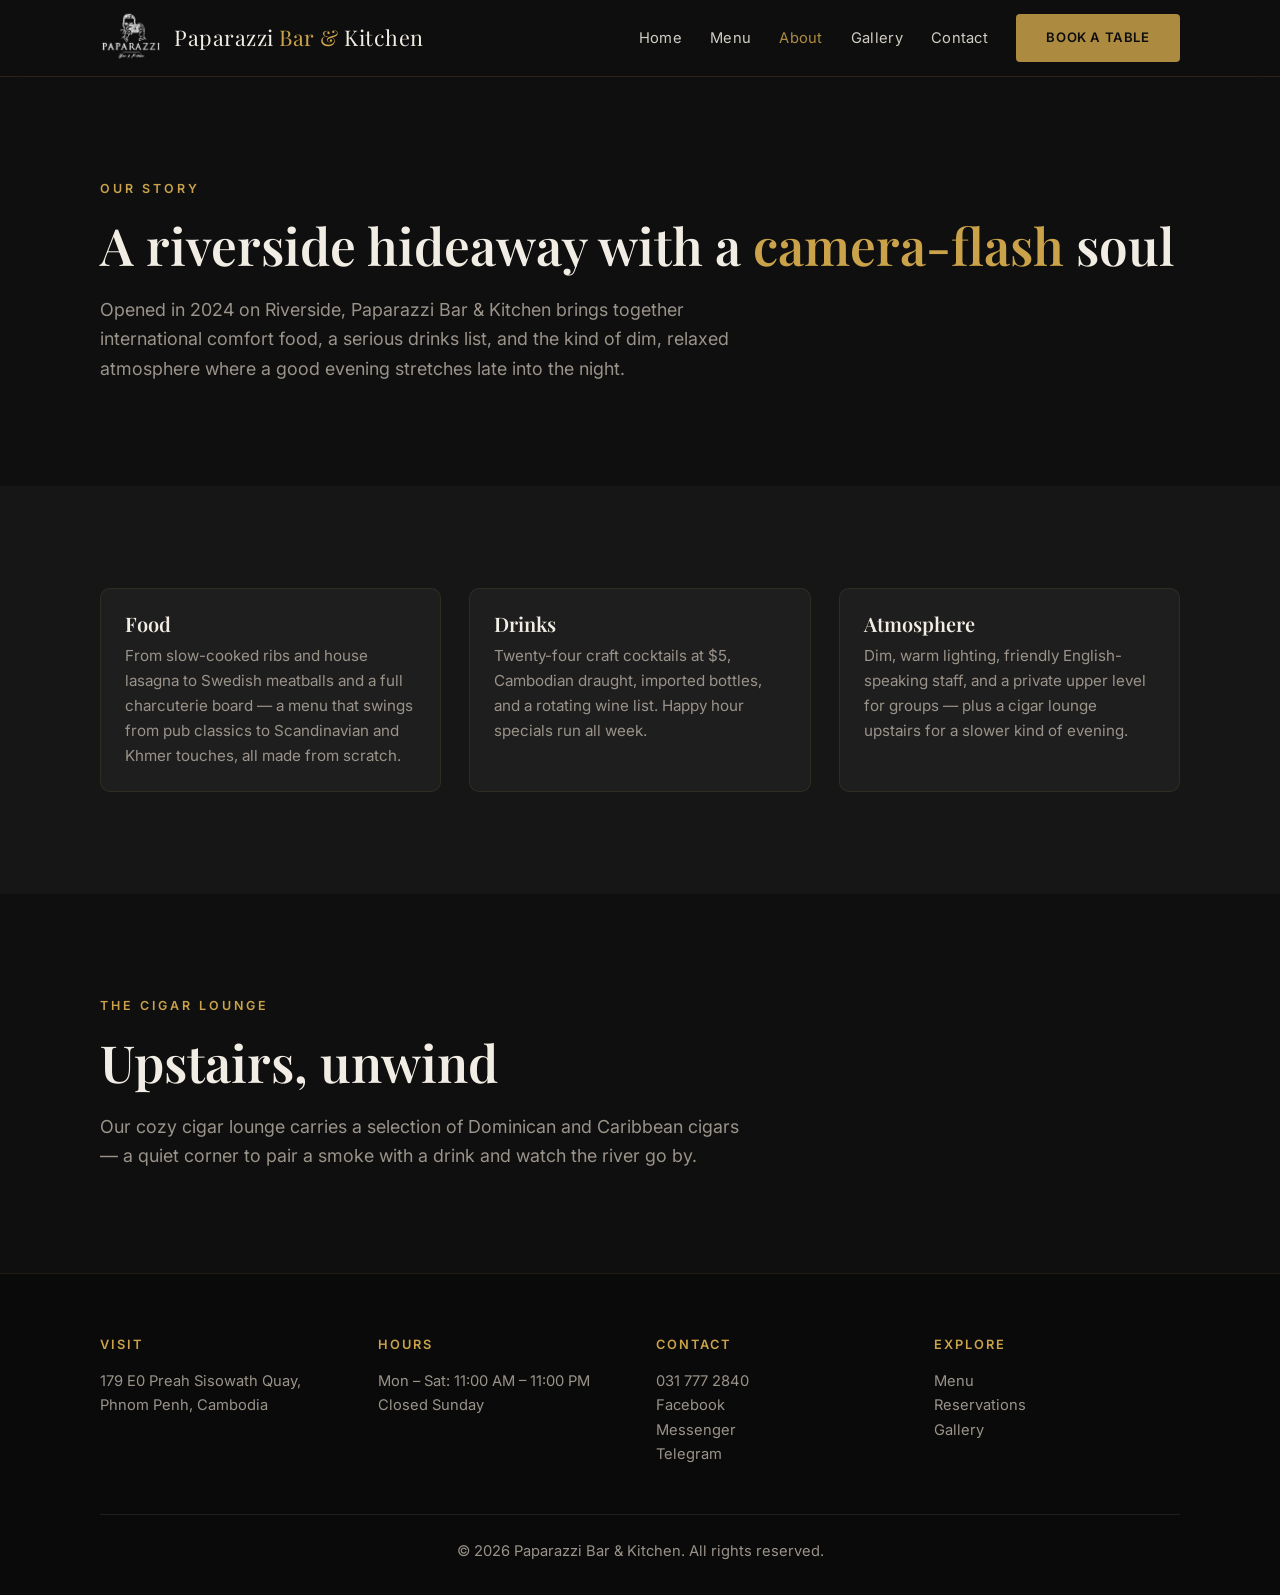
==== about.html @ c17bf9e4 "SEO pass. The sitemap and robots.txt both pointed at the OLD netlify.app host, so Google was being t" ====
<!DOCTYPE html>
<html lang="en">
<head>
  <meta charset="UTF-8" />
  <script>document.documentElement.className += ' js';</script>
  <meta name="viewport" content="width=device-width, initial-scale=1.0" />
  <title>About — Paparazzi Bar & Kitchen | Riverside, Phnom Penh</title>
  <meta name="description" content="Paparazzi Bar & Kitchen is a cozy pub and restaurant on Riverside, Phnom Penh — international dishes, craft cocktails, a cigar lounge upstairs, and warm Khmer hospitality." />
  <link rel="preconnect" href="https://fonts.googleapis.com" />
  <link rel="preconnect" href="https://fonts.gstatic.com" crossorigin />
  <link href="https://fonts.googleapis.com/css2?family=Playfair+Display:wght@500;600;700&family=Inter:wght@400;500;600;700&display=swap" rel="stylesheet" />
  <link rel="stylesheet" href="style.css" />
  <!-- SEO BLOCK -->
  <link rel="canonical" href="https://paparazzipp.com/about.html" />
  <meta name="robots" content="index, follow, max-image-preview:large" />
  <meta name="theme-color" content="#0f0f0f" />
  <link rel="icon" type="image/png" sizes="32x32" href="images/favicon-32.png" />
  <link rel="icon" type="image/png" sizes="192x192" href="images/favicon-192.png" />
  <link rel="apple-touch-icon" href="images/apple-touch-icon.png" />
  <meta property="og:type" content="website" />
  <meta property="og:site_name" content="Paparazzi Bar &amp; Kitchen" />
  <meta property="og:locale" content="en_US" />
  <meta property="og:title" content="About — Paparazzi Bar & Kitchen | Riverside, Phnom Penh" />
  <meta property="og:description" content="Paparazzi Bar & Kitchen is a cozy pub and restaurant on Riverside, Phnom Penh — international dishes, craft cocktails, a cigar lounge upstairs, and warm Khmer hospitality." />
  <meta property="og:url" content="https://paparazzipp.com/about.html" />
  <meta property="og:image" content="https://paparazzipp.com/images/gallery-img11.jpg" />
  <meta property="og:image:width" content="1200" />
  <meta property="og:image:height" content="630" />
  <meta name="twitter:card" content="summary_large_image" />
  <meta name="twitter:title" content="About — Paparazzi Bar & Kitchen | Riverside, Phnom Penh" />
  <meta name="twitter:description" content="Paparazzi Bar & Kitchen is a cozy pub and restaurant on Riverside, Phnom Penh — international dishes, craft cocktails, a cigar lounge upstairs, and warm Khmer hospitality." />
  <meta name="twitter:image" content="https://paparazzipp.com/images/gallery-img11.jpg" />
</head>
<body>
  <header class="site-header">
    <div class="wrap">
      <a class="logo" href="/">
        <img src="images/paparazzi-logo-white.png" alt="Paparazzi Bar & Kitchen" />
        <span class="logo-word">Paparazzi <span class="amp">Bar &amp;</span> Kitchen</span>
      </a>
      <nav id="main-nav">
        <a href="/">Home</a>
        <a href="/menu.html">Menu</a>
        <a href="/about.html" class="active">About</a>
        <a href="/gallery.html">Gallery</a>
        <a href="/contact.html">Contact</a>
        <a href="/reservations.html" class="btn gold">Book a Table</a>
      </nav>
      <button class="nav-toggle" type="button" aria-label="Menu"
              aria-expanded="false" aria-controls="main-nav">
        <span class="nav-toggle-bars" aria-hidden="true"><i></i><i></i><i></i></span>
      </button>
    </div>
  </header>

  <section class="section">
    <div class="wrap">
      <p class="kicker">Our Story</p>
      <h1 class="section-title">A riverside hideaway with a <span class="text-gold">camera-flash</span> soul</h1>
      <p class="section-lede">Opened in 2024 on Riverside, Paparazzi Bar &amp; Kitchen brings together international comfort food, a serious drinks list, and the kind of dim, relaxed atmosphere where a good evening stretches late into the night.</p>
    </div>
  </section>

  <section class="section alt">
    <div class="wrap">
      <div class="grid grid-3">
        <div class="card">
          <div class="card-body">
            <h3>Food</h3>
            <p>From slow-cooked ribs and house lasagna to Swedish meatballs and a full charcuterie board — a menu that swings from pub classics to Scandinavian and Khmer touches, all made from scratch.</p>
          </div>
        </div>
        <div class="card">
          <div class="card-body">
            <h3>Drinks</h3>
            <p>Twenty-four craft cocktails at $5, Cambodian draught, imported bottles, and a rotating wine list. Happy hour specials run all week.</p>
          </div>
        </div>
        <div class="card">
          <div class="card-body">
            <h3>Atmosphere</h3>
            <p>Dim, warm lighting, friendly English-speaking staff, and a private upper level for groups — plus a cigar lounge upstairs for a slower kind of evening.</p>
          </div>
        </div>
      </div>
    </div>
  </section>

  <section class="section">
    <div class="wrap">
      <p class="kicker">The Cigar Lounge</p>
      <h2 class="section-title">Upstairs, unwind</h2>
      <p class="section-lede">Our cozy cigar lounge carries a selection of Dominican and Caribbean cigars — a quiet corner to pair a smoke with a drink and watch the river go by.</p>
    </div>
  </section>

  <footer class="site-footer">
    <div class="wrap">
      <div class="grid grid-4">
        <div>
          <h4>Visit</h4>
          <p>179 E0 Preah Sisowath Quay,<br />Phnom Penh, Cambodia</p>
        </div>
        <div>
          <h4>Hours</h4>
          <p>Mon – Sat: 11:00 AM – 11:00 PM<br />Closed Sunday</p>
        </div>
        <div>
          <h4>Contact</h4>
          <p><a href="tel:+855317772840">031 777 2840</a><br /><a href="https://www.facebook.com/PaparazziPP">Facebook</a><br /><a href="https://m.me/PaparazziPP" target="_blank" rel="noopener">Messenger</a><br /><a href="https://t.me/Paparazzi_kitchen_bot" target="_blank" rel="noopener">Telegram</a></p>
        </div>
        <div>
          <h4>Explore</h4>
          <p><a href="/menu.html">Menu</a><br /><a href="/reservations.html">Reservations</a><br /><a href="/gallery.html">Gallery</a></p>
        </div>
      </div>
      <div class="footer-bottom">
        <p>&copy; 2026 Paparazzi Bar &amp; Kitchen. All rights reserved.</p>
      </div>
    </div>
  </footer>
  <script src="nav.js" defer></script>
</body>
</html>
---- style.css ----
/* ==========================================================================
   PAPARAZZI Bar & Kitchen — design system
   Concept: "Flashbulb Glamour" — dark, moody, caught in a camera flash.
   Monochrome logo (white on charcoal) + champagne gold + flash red accents.
   ========================================================================== */

:root {
  /* Brand palette */
  --charcoal: #0f0f0f;
  --charcoal-2: #161616;
  --charcoal-3: #1e1e1e;
  --paper: #f2ede4;         /* warm off-white text */
  --muted: #9a938a;         /* muted warm gray */
  --gold: #c9a24a;          /* champagne gold — primary accent */
  --gold-soft: #e0c47f;
  --red: #c0392b;           /* flash red — CTA accent */
  --red-dark: #a93226;

  /* Type */
  --serif: 'Playfair Display', 'Georgia', serif;
  --sans: 'Inter', -apple-system, BlinkMacSystemFont, 'Segoe UI', sans-serif;

  /* Layout */
  --max-w: 1160px;
  --gutter: clamp(1.25rem, 4vw, 2.5rem);
}

* { box-sizing: border-box; margin: 0; padding: 0; }

html { scroll-behavior: smooth; }

body {
  background: var(--charcoal);
  color: var(--paper);
  font-family: var(--sans);
  font-size: 16px;
  line-height: 1.65;
  -webkit-font-smoothing: antialiased;
}

img { max-width: 100%; display: block; }

a { color: var(--gold); text-decoration: none; transition: color .15s; }
a:hover { color: var(--gold-soft); }

h1, h2, h3, h4 { font-family: var(--serif); font-weight: 600; line-height: 1.15; }

.wrap { max-width: var(--max-w); margin: 0 auto; padding: 0 var(--gutter); }

/* ==========================================================================
   Header / nav
   ========================================================================== */
.site-header {
  position: sticky; top: 0; z-index: 50;
  background: rgba(15, 15, 15, 0.92);
  backdrop-filter: blur(12px);
  border-bottom: 1px solid rgba(201, 162, 74, 0.15);
}
.site-header .wrap { display: flex; align-items: center; justify-content: space-between; height: 76px; }
.logo { display: flex; align-items: center; gap: 12px; }
.logo img { height: 62px; width: auto; }
.logo-word { font-family: var(--serif); font-size: 1.35rem; letter-spacing: .5px; color: var(--paper); }
.logo-word .amp { color: var(--gold); }

nav { display: flex; gap: 28px; align-items: center; }
nav a { color: var(--paper); font-size: 0.92rem; letter-spacing: .3px; opacity: .85; }
nav a:hover { color: var(--gold); opacity: 1; }
nav a.active { color: var(--gold); }

.btn {
  display: inline-block; background: var(--red); color: #fff;
  padding: 0.85rem 1.9rem; border-radius: 4px; font-weight: 600;
  letter-spacing: .6px; text-transform: uppercase; font-size: 0.82rem;
  border: none; cursor: pointer; transition: background .15s, transform .15s;
}
.btn:hover { background: var(--red-dark); color: #fff; transform: translateY(-1px); }
.btn.gold { background: var(--gold); color: #0f0f0f; }
.btn.gold:hover { background: var(--gold-soft); }

/* ==========================================================================
   Sections
   ========================================================================== */
.section { padding: clamp(4rem, 8vw, 7rem) 0; }
.section.alt { background: var(--charcoal-2); }

.kicker {
  font-family: var(--sans); font-size: 0.78rem; font-weight: 600;
  letter-spacing: 3px; text-transform: uppercase; color: var(--gold);
  margin-bottom: 1rem;
}
h1.section-title,
h2.section-title { font-size: clamp(2rem, 4.5vw, 3.2rem); margin-bottom: 1.25rem; }
.section-lede { color: var(--muted); font-size: 1.12rem; max-width: 640px; }

/* ==========================================================================
   Hero — flashbulb
   ========================================================================== */
.hero {
  position: relative; min-height: 88vh;
  display: flex; align-items: center; overflow: hidden;
}
.hero-bg {
  position: absolute; inset: 0;
  background-size: cover; background-position: center;
  filter: brightness(.55) saturate(.9);
}
.hero::after {
  /* radial flash spotlight behind the headline */
  content: ''; position: absolute; inset: 0;
  background: radial-gradient(ellipse 60% 45% at 50% 40%, rgba(201,162,74,.22), transparent 70%);
}
.hero-inner { position: relative; z-index: 2; max-width: 760px; }
.hero h1 {
  font-size: clamp(2.6rem, 6.5vw, 4.6rem);
  letter-spacing: -0.5px; margin-bottom: 1.2rem;
  text-shadow: 0 2px 30px rgba(0,0,0,.6);
}
.hero h1 .gold { color: var(--gold); }
.hero-sub { color: #d8d2c8; font-size: 1.2rem; max-width: 560px; margin-bottom: 2rem; }
.hero-ctas { display: flex; gap: 14px; flex-wrap: wrap; }

/* ==========================================================================
   Cards / grids
   ========================================================================== */
.grid { display: grid; gap: 1.75rem; }
.grid-2 { grid-template-columns: repeat(auto-fit, minmax(300px, 1fr)); }
.grid-3 { grid-template-columns: repeat(auto-fit, minmax(280px, 1fr)); }
.grid-4 { grid-template-columns: repeat(auto-fit, minmax(240px, 1fr)); }

.card {
  background: var(--charcoal-3); border: 1px solid rgba(201,162,74,.1);
  border-radius: 10px; overflow: hidden; transition: transform .2s, border-color .2s;
}
.card:hover { transform: translateY(-3px); border-color: rgba(201,162,74,.3); }
.card img { width: 100%; aspect-ratio: 4/3; object-fit: cover; }
.card-body { padding: 1.4rem 1.5rem; }
.card h3 { font-size: 1.25rem; margin-bottom: .5rem; }
.card p { color: var(--muted); font-size: .95rem; }

/* ==========================================================================
   Menu
   ========================================================================== */
.menu-cat { margin-bottom: 3rem; }
.menu-cat h3 {
  font-family: var(--serif); font-size: 1.7rem; color: var(--gold);
  padding-bottom: .6rem; margin-bottom: 1.25rem;
  border-bottom: 1px solid rgba(201,162,74,.2);
}
.menu-item { display: flex; justify-content: space-between; gap: 1rem; padding: .7rem 0; border-bottom: 1px dotted rgba(154,147,138,.25); }
.menu-item:last-child { border-bottom: none; }
.menu-item .name { font-weight: 500; color: var(--paper); }
.menu-item .desc { color: var(--muted); font-size: .88rem; margin-top: .15rem; max-width: 640px; }
.menu-item .price { color: var(--gold); font-weight: 600; white-space: nowrap; font-variant-numeric: tabular-nums; }

/* ==========================================================================
   Footer
   ========================================================================== */
.site-footer { background: #0a0a0a; border-top: 1px solid rgba(201,162,74,.12); padding: 4rem 0 2rem; }
.site-footer .grid { gap: 2rem; }
.site-footer h4 { color: var(--gold); font-family: var(--sans); font-size: .8rem; text-transform: uppercase; letter-spacing: 2px; margin-bottom: 1rem; }
.site-footer a, .site-footer p { color: var(--muted); font-size: .92rem; }
.site-footer a:hover { color: var(--gold); }
.footer-bottom { border-top: 1px solid rgba(154,147,138,.15); margin-top: 3rem; padding-top: 1.5rem; text-align: center; color: #6b655d; font-size: .8rem; }

/* ==========================================================================
   Forms (reservations / contact)
   ========================================================================== */
.form-wrap { max-width: 640px; }
.field { margin-bottom: 1.25rem; }
.field label { display: block; font-size: .82rem; font-weight: 600; letter-spacing: .5px; text-transform: uppercase; color: var(--muted); margin-bottom: .4rem; }
.field input, .field select, .field textarea {
  width: 100%; background: var(--charcoal-3); border: 1px solid rgba(154,147,138,.3);
  border-radius: 6px; padding: .85rem 1rem; color: var(--paper); font-family: var(--sans); font-size: 1rem;
  transition: border-color .15s;
}
.field input:focus, .field select:focus, .field textarea:focus { outline: none; border-color: var(--gold); }
.field textarea { min-height: 120px; resize: vertical; }
.form-response { display: none; padding: 1rem 1.25rem; border-radius: 6px; margin-top: 1rem; font-size: .95rem; }
.form-response.ok { display: block; background: rgba(52,168,83,.12); border: 1px solid rgba(52,168,83,.4); color: #81c995; }
.form-response.err { display: block; background: rgba(192,57,43,.12); border: 1px solid rgba(192,57,43,.4); color: #f0a49c; }

/* ==========================================================================
   Chat + voice widget (AI surfaces)
   ========================================================================== */
.chat-toggle, .voice-toggle {
  position: fixed; bottom: 24px; width: 58px; height: 58px; border-radius: 50%;
  border: none; cursor: pointer; z-index: 9990; color: #fff;
  display: flex; align-items: center; justify-content: center;
  box-shadow: 0 4px 18px rgba(0,0,0,.4); transition: transform .15s;
}
.chat-toggle { right: 24px; background: var(--red); font-size: 22px; }
.voice-toggle { left: 24px; background: var(--gold); color: #0f0f0f; font-size: 22px; }
.chat-toggle:hover, .voice-toggle:hover { transform: scale(1.08); }

.chat-window {
  position: fixed; bottom: 92px; right: 24px; width: 340px; max-width: calc(100vw - 48px);
  background: var(--charcoal-3); border: 1px solid rgba(201,162,74,.2); border-radius: 14px;
  overflow: hidden; z-index: 9991; display: none; flex-direction: column;
  box-shadow: 0 10px 40px rgba(0,0,0,.5);
}
.chat-header { background: var(--charcoal-2); padding: 12px 16px; display: flex; align-items: center; gap: 8px; border-bottom: 1px solid rgba(201,162,74,.15); }
.chat-dot { width: 8px; height: 8px; border-radius: 50%; background: var(--gold); }
.chat-title { font-weight: 600; font-size: 14px; flex: 1; }
.chat-close { background: none; border: none; color: var(--muted); font-size: 20px; cursor: pointer; line-height: 1; }
.chat-messages { padding: 14px; max-height: 320px; overflow-y: auto; display: flex; flex-direction: column; gap: 10px; }
.msg { font-size: 13.5px; line-height: 1.5; padding: 10px 12px; border-radius: 10px; max-width: 85%; }
.msg.user { align-self: flex-end; background: rgba(201,162,74,.18); color: var(--paper); }
.msg.bot { align-self: flex-start; background: var(--charcoal-2); color: #d8d2c8; }
.chat-input-row { display: flex; border-top: 1px solid rgba(201,162,74,.15); }
.chat-input-row input { flex: 1; background: transparent; border: none; padding: 14px; color: var(--paper); font-size: 14px; outline: none; }
.chat-input-row button { background: var(--red); color: #fff; border: none; padding: 0 18px; cursor: pointer; font-weight: 600; }

/* ==========================================================================
   Social icons
   ========================================================================== */
.social-row { display: flex; gap: 14px; justify-content: center; flex-wrap: wrap; }
.social {
  display: flex; align-items: center; gap: 9px;
  padding: 0.8rem 1.4rem; border-radius: 999px;
  border: 1px solid rgba(201,162,74,.35);
  color: var(--paper); font-weight: 500; font-size: 0.9rem;
  background: var(--charcoal-3); transition: all .18s;
}
.social:hover { border-color: var(--gold); color: var(--gold); transform: translateY(-2px); }
.social svg { color: var(--gold); }

/* ==========================================================================
   Utility
   ========================================================================== */
.text-gold { color: var(--gold); }
.text-center { text-align: center; }
.mt-2 { margin-top: 2rem; }
.mb-1 { margin-bottom: 1rem; }


/* ==========================================================================
   MOBILE
   This file previously had no media queries at all. At 390px the header
   wordmark wrapped onto three lines, the nav links printed on top of it
   ("Bar &" collided with "Home"), and Contact + Book a Table sat off the
   right edge with no way to reach them.

   Below 900px the six header items collapse behind a hamburger. Six items
   including a button need more room than a plain five-link bar, hence 900
   rather than 860.

   The collapse is scoped to `html.js`, a class set inline in each page's
   <head>. If nav.js fails to load the class is never added, the links stay
   in the layout (flex-wrapped), and the site degrades to a cramped but
   usable bar instead of losing navigation.
   ========================================================================== */
:root { --header-h: 76px; }
html {
  scroll-padding-top: calc(var(--header-h) + 16px);
  -webkit-text-size-adjust: 100%;
}
img, iframe, video { max-width: 100%; }
img { height: auto; }

.nav-toggle { display: none; }

@media (max-width: 900px) {
  :root { --header-h: 64px; }

  header .wrap, .site-header .wrap {
    height: auto;
    min-height: var(--header-h);
    gap: 12px;
  }

  /* the logo image already reads "PAPARAZZI Bar & Kitchen", so the separate
     wordmark is redundant here and was what wrapped and collided */
  .logo-word { display: none; }
  .logo img { height: 44px; }

  /* without JS the links stay visible and are allowed to wrap neatly */
  nav { flex-wrap: wrap; gap: 12px 18px; }

  /* ---- the hamburger button ---- */
  .nav-toggle {
    display: inline-flex; align-items: center; justify-content: center;
    width: 46px; height: 46px; margin-left: auto; padding: 0; flex: none;
    background: transparent; border: 1px solid rgba(201, 162, 74, 0.35);
    border-radius: 6px; color: var(--gold); cursor: pointer;
  }
  .nav-toggle:hover { border-color: var(--gold); }
  .nav-toggle-bars { position: relative; display: block; width: 20px; height: 14px; }
  .nav-toggle-bars i {
    position: absolute; left: 0; width: 100%; height: 2px;
    background: currentColor; border-radius: 2px;
    transition: transform .2s ease, opacity .15s ease;
  }
  .nav-toggle-bars i:nth-child(1) { top: 0; }
  .nav-toggle-bars i:nth-child(2) { top: 6px; }
  .nav-toggle-bars i:nth-child(3) { top: 12px; }
  .nav-toggle[aria-expanded="true"] .nav-toggle-bars i:nth-child(1) { transform: translateY(6px) rotate(45deg); }
  .nav-toggle[aria-expanded="true"] .nav-toggle-bars i:nth-child(2) { opacity: 0; }
  .nav-toggle[aria-expanded="true"] .nav-toggle-bars i:nth-child(3) { transform: translateY(-6px) rotate(-45deg); }

  /* ---- the panel ---- */
  html.js nav {
    position: fixed; left: 0; right: 0; top: var(--header-h);
    flex-direction: column; align-items: stretch; gap: 0;
    padding: 6px 0 12px;
    max-height: calc(100vh - var(--header-h));
    max-height: calc(100dvh - var(--header-h));
    overflow-y: auto; -webkit-overflow-scrolling: touch;
    background: rgba(15, 15, 15, 0.985);
    -webkit-backdrop-filter: blur(14px); backdrop-filter: blur(14px);
    border-bottom: 1px solid rgba(201, 162, 74, 0.2);
    box-shadow: 0 18px 40px rgba(0, 0, 0, 0.55);
    opacity: 0; transform: translateY(-10px); pointer-events: none;
    transition: opacity .18s ease, transform .18s ease;
  }
  html.js nav.is-open { opacity: 1; transform: none; pointer-events: auto; }
  html.js nav a {
    padding: 15px 20px; font-size: 1rem; opacity: 1;
    border-bottom: 1px solid rgba(255, 255, 255, 0.055);
  }
  html.js nav a.active { background: rgba(201, 162, 74, 0.08); }
  /* the Book a Table button keeps its button look, full width, last */
  html.js nav a.btn {
    margin: 12px 20px 0; border-bottom: 0; text-align: center;
    display: block; padding: 15px 20px; min-height: 48px;
  }

  /* the page behind the open panel must not scroll */
  body.nav-open { overflow: hidden; }

  /* The floating chat/voice buttons sit at z-index 9990 while the header is 50,
     so without this they render ON TOP of the open menu and swallow taps. */
  body.nav-open .chat-toggle,
  body.nav-open .voice-toggle { display: none; }

  /* ---- tap targets ---- */
  .btn { min-height: 48px; display: inline-flex; align-items: center; justify-content: center; padding: 0.9rem 1.6rem; }
  .site-footer a { display: inline-block; padding: 6px 0; }

  /* ---- misc mobile polish ---- */
  .hero { min-height: 78vh; min-height: 78dvh; }
  .hero-ctas .btn { width: 100%; }
  /* keep the chat window usable on a landscape phone */
  .chat-window {
    max-height: calc(100vh - 120px);
    max-height: calc(100dvh - 120px);
    right: 16px; bottom: 84px;
  }
  .chat-messages { max-height: 46vh; max-height: 46dvh; }
  .chat-toggle, .voice-toggle { width: 54px; height: 54px; }
  .chat-toggle { right: 16px; }
  .voice-toggle { left: 16px; }
}

@media (max-width: 420px) {
  .logo img { height: 38px; }
  .hero h1 { font-size: clamp(2rem, 10vw, 2.6rem); }
}
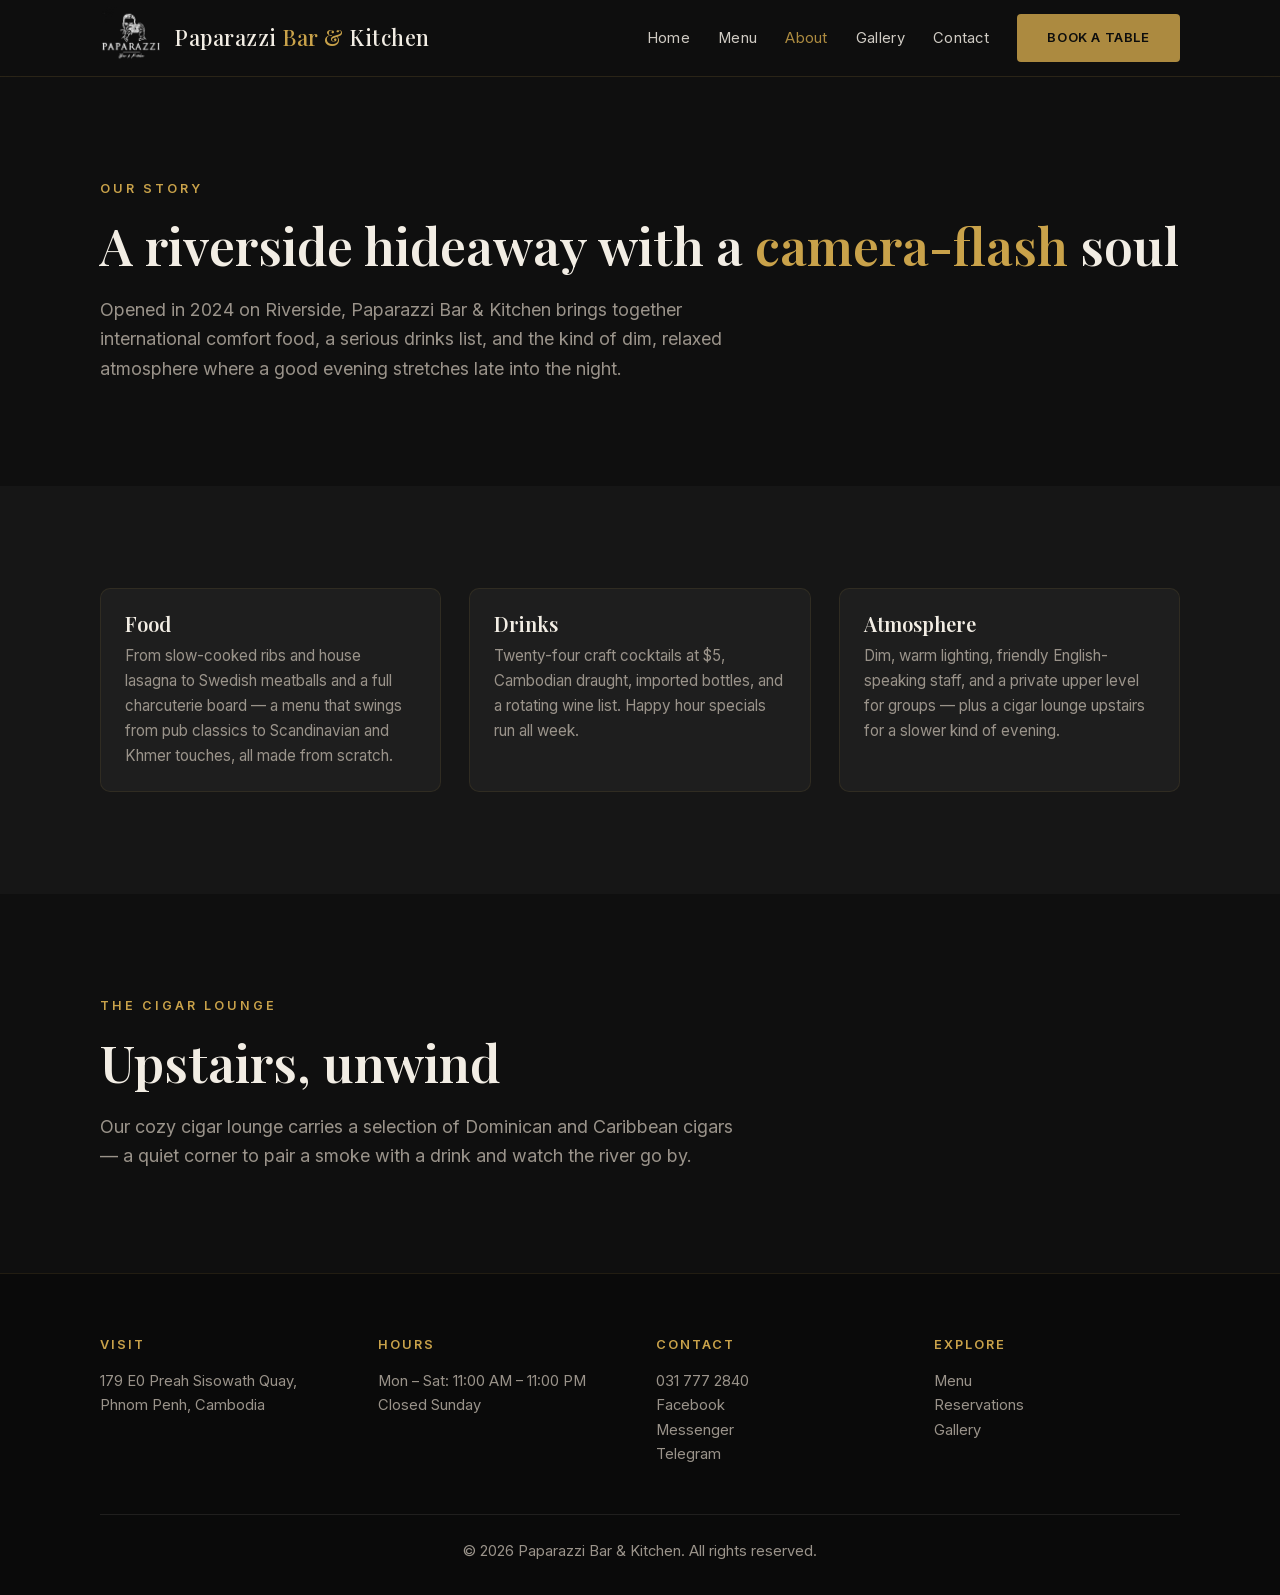
==== commit 07bf9f96: "Self-host the fonts. The Google Fonts stylesheet sat in <head> as a render-blocking third-party requ" ====
--- a/about.html
+++ b/about.html
@@ -6,9 +6,7 @@
   <meta name="viewport" content="width=device-width, initial-scale=1.0" />
   <title>About — Paparazzi Bar & Kitchen | Riverside, Phnom Penh</title>
   <meta name="description" content="Paparazzi Bar & Kitchen is a cozy pub and restaurant on Riverside, Phnom Penh — international dishes, craft cocktails, a cigar lounge upstairs, and warm Khmer hospitality." />
-  <link rel="preconnect" href="https://fonts.googleapis.com" />
-  <link rel="preconnect" href="https://fonts.gstatic.com" crossorigin />
-  <link href="https://fonts.googleapis.com/css2?family=Playfair+Display:wght@500;600;700&family=Inter:wght@400;500;600;700&display=swap" rel="stylesheet" />
+  <link rel="stylesheet" href="fonts.css" />
   <link rel="stylesheet" href="style.css" />
   <!-- SEO BLOCK -->
   <link rel="canonical" href="https://paparazzipp.com/about.html" />
@@ -120,5 +118,6 @@
     </div>
   </footer>
   <script src="nav.js" defer></script>
+  <script src="analytics.js" defer></script>
 </body>
 </html>
--- a/fonts.css
+++ b/fonts.css
@@ -0,0 +1,132 @@
+/* Self-hosted fonts. Replaces the Google Fonts stylesheet, which was a
+   render-blocking third-party request: if fonts.googleapis.com was slow or
+   unreachable on a visitor's network the page never painted at all (a black
+   screen with a stuck progress bar on mobile). These files are served from
+   our own domain, so nothing external can stall the first paint.
+   Playfair Display and Inter are both SIL Open Font License. */
+
+@font-face {
+  font-family: 'Inter';
+  font-style: normal;
+  font-weight: 400;
+  font-display: swap;
+  src: url('fonts/inter-400-latin-ext.woff2') format('woff2');
+  unicode-range: U+0100-02BA, U+02BD-02C5, U+02C7-02CC, U+02CE-02D7, U+02DD-02FF, U+0304, U+0308, U+0329, U+1D00-1DBF, U+1E00-1E9F, U+1EF2-1EFF, U+2020, U+20A0-20AB, U+20AD-20C0, U+2113, U+2C60-2C7F, U+A720-A7FF;
+}
+
+@font-face {
+  font-family: 'Inter';
+  font-style: normal;
+  font-weight: 400;
+  font-display: swap;
+  src: url('fonts/inter-400-latin.woff2') format('woff2');
+  unicode-range: U+0000-00FF, U+0131, U+0152-0153, U+02BB-02BC, U+02C6, U+02DA, U+02DC, U+0304, U+0308, U+0329, U+2000-206F, U+20AC, U+2122, U+2191, U+2193, U+2212, U+2215, U+FEFF, U+FFFD;
+}
+
+@font-face {
+  font-family: 'Inter';
+  font-style: normal;
+  font-weight: 500;
+  font-display: swap;
+  src: url('fonts/inter-500-latin-ext.woff2') format('woff2');
+  unicode-range: U+0100-02BA, U+02BD-02C5, U+02C7-02CC, U+02CE-02D7, U+02DD-02FF, U+0304, U+0308, U+0329, U+1D00-1DBF, U+1E00-1E9F, U+1EF2-1EFF, U+2020, U+20A0-20AB, U+20AD-20C0, U+2113, U+2C60-2C7F, U+A720-A7FF;
+}
+
+@font-face {
+  font-family: 'Inter';
+  font-style: normal;
+  font-weight: 500;
+  font-display: swap;
+  src: url('fonts/inter-500-latin.woff2') format('woff2');
+  unicode-range: U+0000-00FF, U+0131, U+0152-0153, U+02BB-02BC, U+02C6, U+02DA, U+02DC, U+0304, U+0308, U+0329, U+2000-206F, U+20AC, U+2122, U+2191, U+2193, U+2212, U+2215, U+FEFF, U+FFFD;
+}
+
+@font-face {
+  font-family: 'Inter';
+  font-style: normal;
+  font-weight: 600;
+  font-display: swap;
+  src: url('fonts/inter-600-latin-ext.woff2') format('woff2');
+  unicode-range: U+0100-02BA, U+02BD-02C5, U+02C7-02CC, U+02CE-02D7, U+02DD-02FF, U+0304, U+0308, U+0329, U+1D00-1DBF, U+1E00-1E9F, U+1EF2-1EFF, U+2020, U+20A0-20AB, U+20AD-20C0, U+2113, U+2C60-2C7F, U+A720-A7FF;
+}
+
+@font-face {
+  font-family: 'Inter';
+  font-style: normal;
+  font-weight: 600;
+  font-display: swap;
+  src: url('fonts/inter-600-latin.woff2') format('woff2');
+  unicode-range: U+0000-00FF, U+0131, U+0152-0153, U+02BB-02BC, U+02C6, U+02DA, U+02DC, U+0304, U+0308, U+0329, U+2000-206F, U+20AC, U+2122, U+2191, U+2193, U+2212, U+2215, U+FEFF, U+FFFD;
+}
+
+@font-face {
+  font-family: 'Inter';
+  font-style: normal;
+  font-weight: 700;
+  font-display: swap;
+  src: url('fonts/inter-700-latin-ext.woff2') format('woff2');
+  unicode-range: U+0100-02BA, U+02BD-02C5, U+02C7-02CC, U+02CE-02D7, U+02DD-02FF, U+0304, U+0308, U+0329, U+1D00-1DBF, U+1E00-1E9F, U+1EF2-1EFF, U+2020, U+20A0-20AB, U+20AD-20C0, U+2113, U+2C60-2C7F, U+A720-A7FF;
+}
+
+@font-face {
+  font-family: 'Inter';
+  font-style: normal;
+  font-weight: 700;
+  font-display: swap;
+  src: url('fonts/inter-700-latin.woff2') format('woff2');
+  unicode-range: U+0000-00FF, U+0131, U+0152-0153, U+02BB-02BC, U+02C6, U+02DA, U+02DC, U+0304, U+0308, U+0329, U+2000-206F, U+20AC, U+2122, U+2191, U+2193, U+2212, U+2215, U+FEFF, U+FFFD;
+}
+
+@font-face {
+  font-family: 'Playfair Display';
+  font-style: normal;
+  font-weight: 500;
+  font-display: swap;
+  src: url('fonts/playfair-display-500-latin-ext.woff2') format('woff2');
+  unicode-range: U+0100-02BA, U+02BD-02C5, U+02C7-02CC, U+02CE-02D7, U+02DD-02FF, U+0304, U+0308, U+0329, U+1D00-1DBF, U+1E00-1E9F, U+1EF2-1EFF, U+2020, U+20A0-20AB, U+20AD-20C0, U+2113, U+2C60-2C7F, U+A720-A7FF;
+}
+
+@font-face {
+  font-family: 'Playfair Display';
+  font-style: normal;
+  font-weight: 500;
+  font-display: swap;
+  src: url('fonts/playfair-display-500-latin.woff2') format('woff2');
+  unicode-range: U+0000-00FF, U+0131, U+0152-0153, U+02BB-02BC, U+02C6, U+02DA, U+02DC, U+0304, U+0308, U+0329, U+2000-206F, U+20AC, U+2122, U+2191, U+2193, U+2212, U+2215, U+FEFF, U+FFFD;
+}
+
+@font-face {
+  font-family: 'Playfair Display';
+  font-style: normal;
+  font-weight: 600;
+  font-display: swap;
+  src: url('fonts/playfair-display-600-latin-ext.woff2') format('woff2');
+  unicode-range: U+0100-02BA, U+02BD-02C5, U+02C7-02CC, U+02CE-02D7, U+02DD-02FF, U+0304, U+0308, U+0329, U+1D00-1DBF, U+1E00-1E9F, U+1EF2-1EFF, U+2020, U+20A0-20AB, U+20AD-20C0, U+2113, U+2C60-2C7F, U+A720-A7FF;
+}
+
+@font-face {
+  font-family: 'Playfair Display';
+  font-style: normal;
+  font-weight: 600;
+  font-display: swap;
+  src: url('fonts/playfair-display-600-latin.woff2') format('woff2');
+  unicode-range: U+0000-00FF, U+0131, U+0152-0153, U+02BB-02BC, U+02C6, U+02DA, U+02DC, U+0304, U+0308, U+0329, U+2000-206F, U+20AC, U+2122, U+2191, U+2193, U+2212, U+2215, U+FEFF, U+FFFD;
+}
+
+@font-face {
+  font-family: 'Playfair Display';
+  font-style: normal;
+  font-weight: 700;
+  font-display: swap;
+  src: url('fonts/playfair-display-700-latin-ext.woff2') format('woff2');
+  unicode-range: U+0100-02BA, U+02BD-02C5, U+02C7-02CC, U+02CE-02D7, U+02DD-02FF, U+0304, U+0308, U+0329, U+1D00-1DBF, U+1E00-1E9F, U+1EF2-1EFF, U+2020, U+20A0-20AB, U+20AD-20C0, U+2113, U+2C60-2C7F, U+A720-A7FF;
+}
+
+@font-face {
+  font-family: 'Playfair Display';
+  font-style: normal;
+  font-weight: 700;
+  font-display: swap;
+  src: url('fonts/playfair-display-700-latin.woff2') format('woff2');
+  unicode-range: U+0000-00FF, U+0131, U+0152-0153, U+02BB-02BC, U+02C6, U+02DA, U+02DC, U+0304, U+0308, U+0329, U+2000-206F, U+20AC, U+2122, U+2191, U+2193, U+2212, U+2215, U+FEFF, U+FFFD;
+}
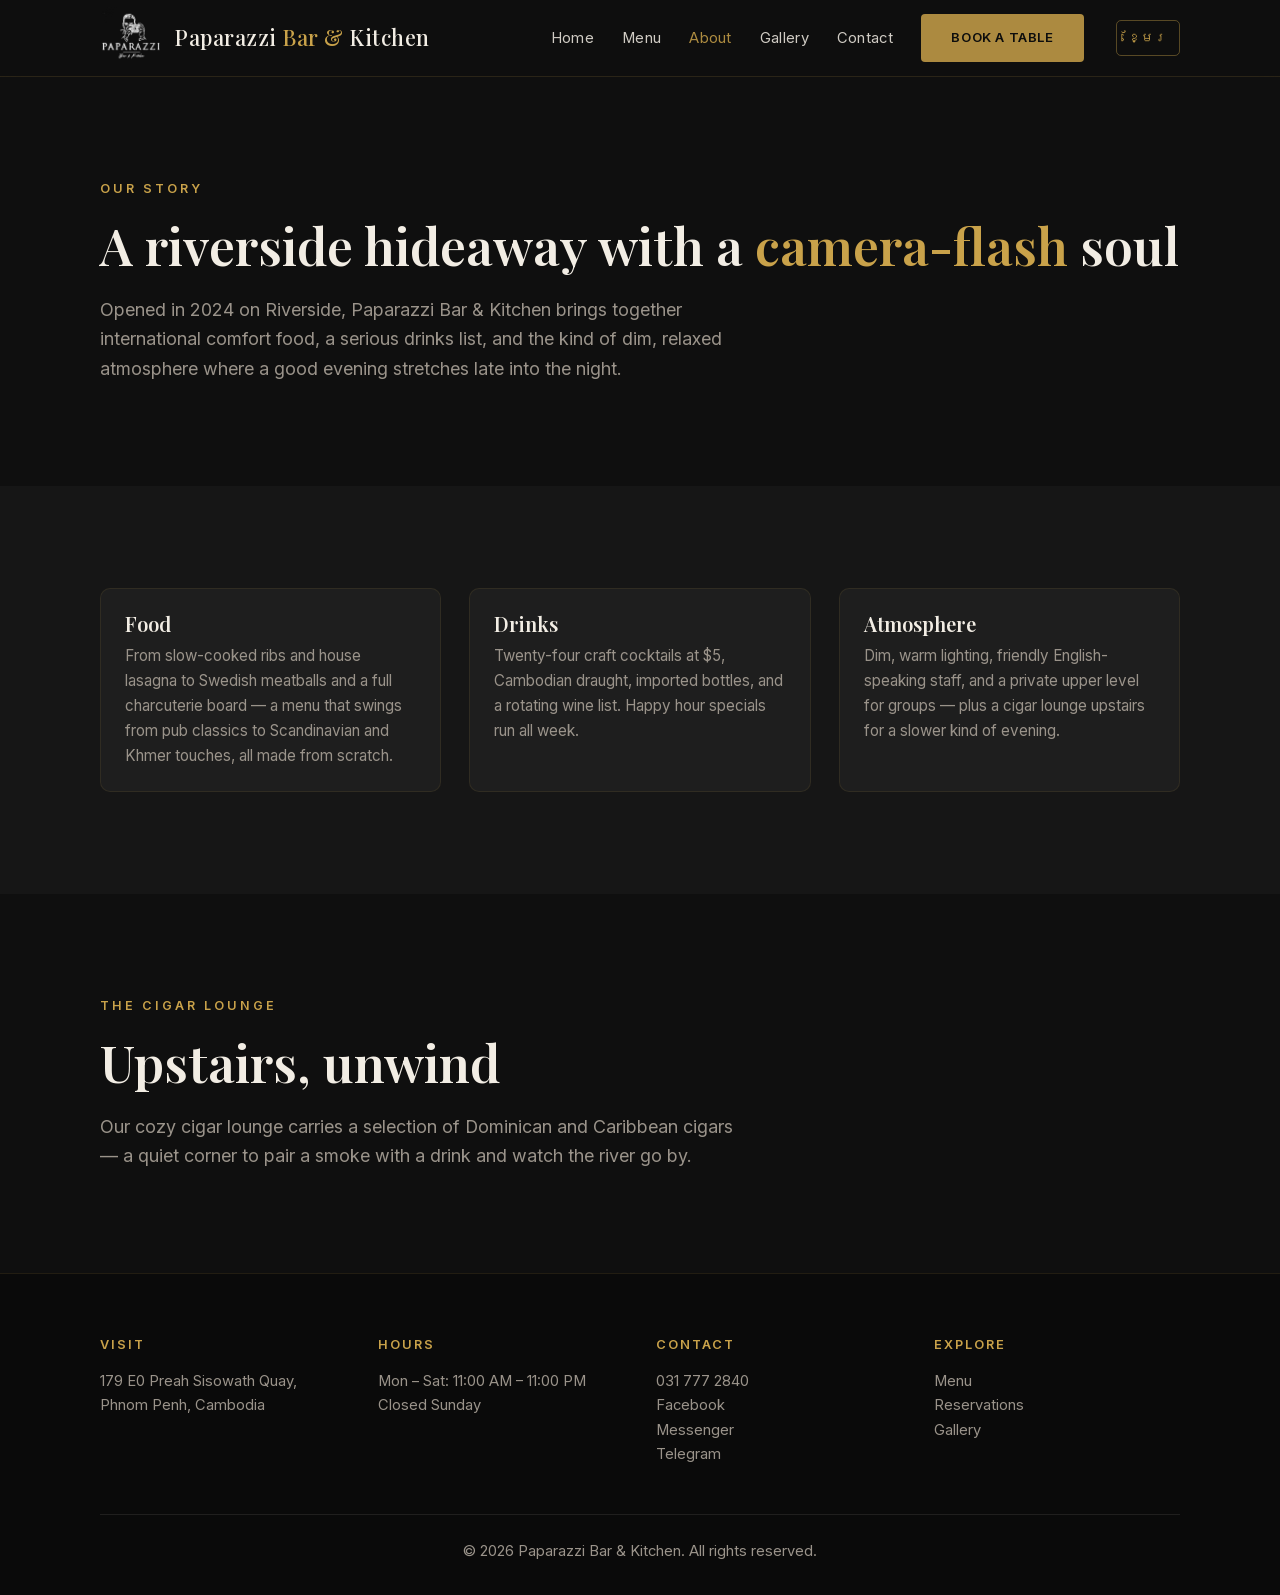
==== commit 2b56e55d: "Add Khmer language support. A toggle in the nav switches the site to Khmer and back, remembering the" ====
--- a/about.html
+++ b/about.html
@@ -43,7 +43,8 @@
         <a href="/gallery.html">Gallery</a>
         <a href="/contact.html">Contact</a>
         <a href="/reservations.html" class="btn gold">Book a Table</a>
-      </nav>
+        <button class="lang-toggle" type="button" aria-label="Switch to Khmer" title="Switch to Khmer">ខ្មែរ</button>
+    </nav>
       <button class="nav-toggle" type="button" aria-label="Menu"
               aria-expanded="false" aria-controls="main-nav">
         <span class="nav-toggle-bars" aria-hidden="true"><i></i><i></i><i></i></span>
@@ -119,5 +120,6 @@
   </footer>
   <script src="nav.js" defer></script>
   <script src="analytics.js" defer></script>
+  <script src="lang.js" defer></script>
 </body>
 </html>
--- a/style.css
+++ b/style.css
@@ -355,3 +355,12 @@
   .logo img { height: 38px; }
   .hero h1 { font-size: clamp(2rem, 10vw, 2.6rem); }
 }
+
+/* language switch */
+.lang-toggle {
+  font: inherit; font-size: .82rem; letter-spacing: .04em; cursor: pointer;
+  background: transparent; color: var(--gold); border: 1px solid rgba(201,162,74,.4);
+  border-radius: 5px; padding: 6px 11px; margin-left: 4px; min-height: 36px;
+}
+.lang-toggle:hover { border-color: var(--gold); }
+@media (max-width: 900px) { html.js nav .lang-toggle { margin: 12px 20px 0; align-self: flex-start; } }
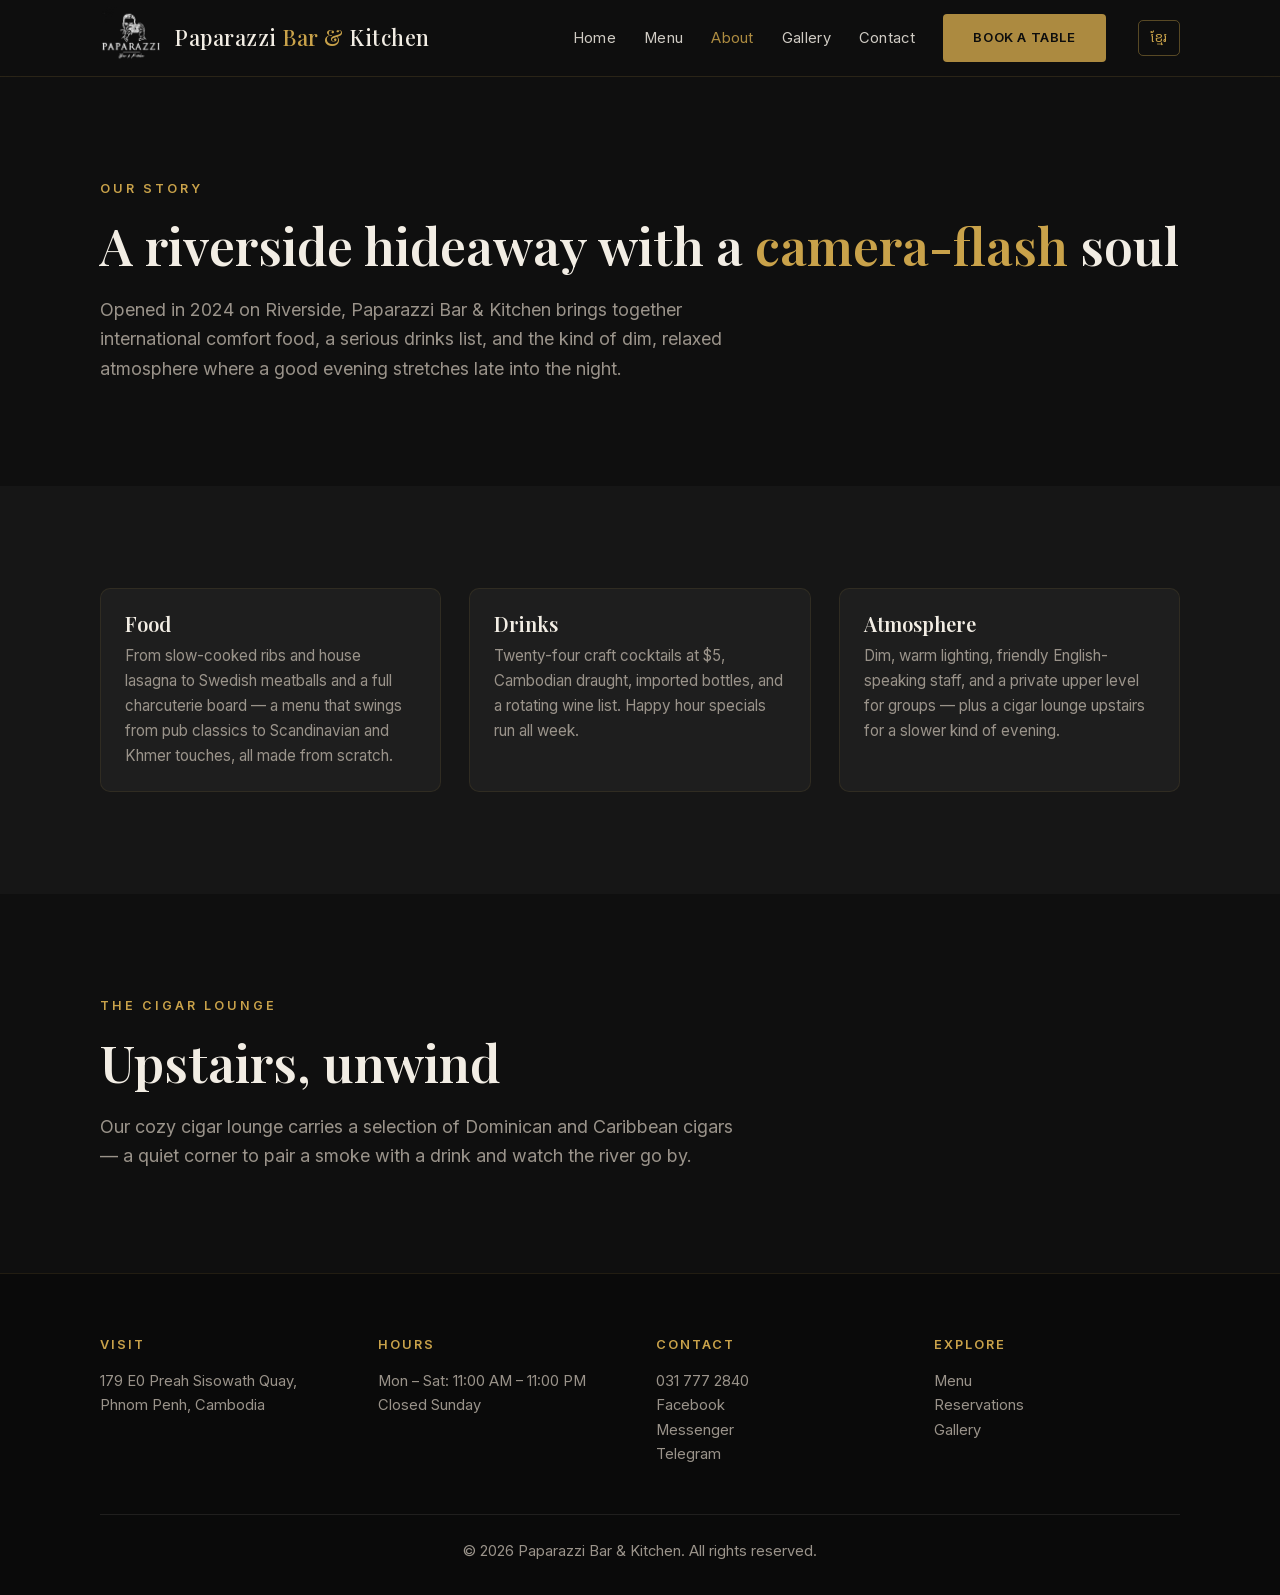
==== commit ce9b75ab: "Add home-screen app support. A web app manifest with 192/512 icons (including a maskable one) plus t" ====
--- a/about.html
+++ b/about.html
@@ -14,6 +14,11 @@
   <meta name="theme-color" content="#0f0f0f" />
   <link rel="icon" type="image/png" sizes="32x32" href="images/favicon-32.png" />
   <link rel="icon" type="image/png" sizes="192x192" href="images/favicon-192.png" />
+  <link rel="manifest" href="manifest.webmanifest" />
+  <meta name="apple-mobile-web-app-capable" content="yes" />
+  <meta name="mobile-web-app-capable" content="yes" />
+  <meta name="apple-mobile-web-app-title" content="Paparazzi" />
+  <meta name="apple-mobile-web-app-status-bar-style" content="black-translucent" />
   <link rel="apple-touch-icon" href="images/apple-touch-icon.png" />
   <meta property="og:type" content="website" />
   <meta property="og:site_name" content="Paparazzi Bar &amp; Kitchen" />
--- a/fonts.css
+++ b/fonts.css
@@ -130,3 +130,18 @@
   src: url('fonts/playfair-display-700-latin.woff2') format('woff2');
   unicode-range: U+0000-00FF, U+0131, U+0152-0153, U+02BB-02BC, U+02C6, U+02DA, U+02DC, U+0304, U+0308, U+0329, U+2000-206F, U+20AC, U+2122, U+2191, U+2193, U+2212, U+2215, U+FEFF, U+FFFD;
 }
+
+@font-face {
+  font-family: 'Noto Sans Khmer';
+  font-style: normal;
+  font-weight: 400;
+  font-display: swap;
+  src: url('fonts/noto-sans-khmer-400-khmer.woff2') format('woff2');
+}
+@font-face {
+  font-family: 'Noto Sans Khmer';
+  font-style: normal;
+  font-weight: 700;
+  font-display: swap;
+  src: url('fonts/noto-sans-khmer-700-khmer.woff2') format('woff2');
+}
--- a/style.css
+++ b/style.css
@@ -32,7 +32,7 @@
 body {
   background: var(--charcoal);
   color: var(--paper);
-  font-family: var(--sans);
+  font-family: var(--sans), 'Noto Sans Khmer', sans-serif;
   font-size: 16px;
   line-height: 1.65;
   -webkit-font-smoothing: antialiased;
@@ -43,7 +43,7 @@
 a { color: var(--gold); text-decoration: none; transition: color .15s; }
 a:hover { color: var(--gold-soft); }
 
-h1, h2, h3, h4 { font-family: var(--serif); font-weight: 600; line-height: 1.15; }
+h1, h2, h3, h4 { font-family: var(--serif), 'Noto Sans Khmer', sans-serif; font-weight: 600; line-height: 1.15; }
 
 .wrap { max-width: var(--max-w); margin: 0 auto; padding: 0 var(--gutter); }
 
@@ -59,7 +59,7 @@
 .site-header .wrap { display: flex; align-items: center; justify-content: space-between; height: 76px; }
 .logo { display: flex; align-items: center; gap: 12px; }
 .logo img { height: 62px; width: auto; }
-.logo-word { font-family: var(--serif); font-size: 1.35rem; letter-spacing: .5px; color: var(--paper); }
+.logo-word { font-family: var(--serif), 'Noto Sans Khmer', sans-serif; font-size: 1.35rem; letter-spacing: .5px; color: var(--paper); }
 .logo-word .amp { color: var(--gold); }
 
 nav { display: flex; gap: 28px; align-items: center; }
@@ -84,7 +84,7 @@
 .section.alt { background: var(--charcoal-2); }
 
 .kicker {
-  font-family: var(--sans); font-size: 0.78rem; font-weight: 600;
+  font-family: var(--sans), 'Noto Sans Khmer', sans-serif; font-size: 0.78rem; font-weight: 600;
   letter-spacing: 3px; text-transform: uppercase; color: var(--gold);
   margin-bottom: 1rem;
 }
@@ -142,7 +142,7 @@
    ========================================================================== */
 .menu-cat { margin-bottom: 3rem; }
 .menu-cat h3 {
-  font-family: var(--serif); font-size: 1.7rem; color: var(--gold);
+  font-family: var(--serif), 'Noto Sans Khmer', sans-serif; font-size: 1.7rem; color: var(--gold);
   padding-bottom: .6rem; margin-bottom: 1.25rem;
   border-bottom: 1px solid rgba(201,162,74,.2);
 }
@@ -157,7 +157,7 @@
    ========================================================================== */
 .site-footer { background: #0a0a0a; border-top: 1px solid rgba(201,162,74,.12); padding: 4rem 0 2rem; }
 .site-footer .grid { gap: 2rem; }
-.site-footer h4 { color: var(--gold); font-family: var(--sans); font-size: .8rem; text-transform: uppercase; letter-spacing: 2px; margin-bottom: 1rem; }
+.site-footer h4 { color: var(--gold); font-family: var(--sans), 'Noto Sans Khmer', sans-serif; font-size: .8rem; text-transform: uppercase; letter-spacing: 2px; margin-bottom: 1rem; }
 .site-footer a, .site-footer p { color: var(--muted); font-size: .92rem; }
 .site-footer a:hover { color: var(--gold); }
 .footer-bottom { border-top: 1px solid rgba(154,147,138,.15); margin-top: 3rem; padding-top: 1.5rem; text-align: center; color: #6b655d; font-size: .8rem; }
@@ -170,7 +170,7 @@
 .field label { display: block; font-size: .82rem; font-weight: 600; letter-spacing: .5px; text-transform: uppercase; color: var(--muted); margin-bottom: .4rem; }
 .field input, .field select, .field textarea {
   width: 100%; background: var(--charcoal-3); border: 1px solid rgba(154,147,138,.3);
-  border-radius: 6px; padding: .85rem 1rem; color: var(--paper); font-family: var(--sans); font-size: 1rem;
+  border-radius: 6px; padding: .85rem 1rem; color: var(--paper); font-family: var(--sans), 'Noto Sans Khmer', sans-serif; font-size: 1rem;
   transition: border-color .15s;
 }
 .field input:focus, .field select:focus, .field textarea:focus { outline: none; border-color: var(--gold); }
